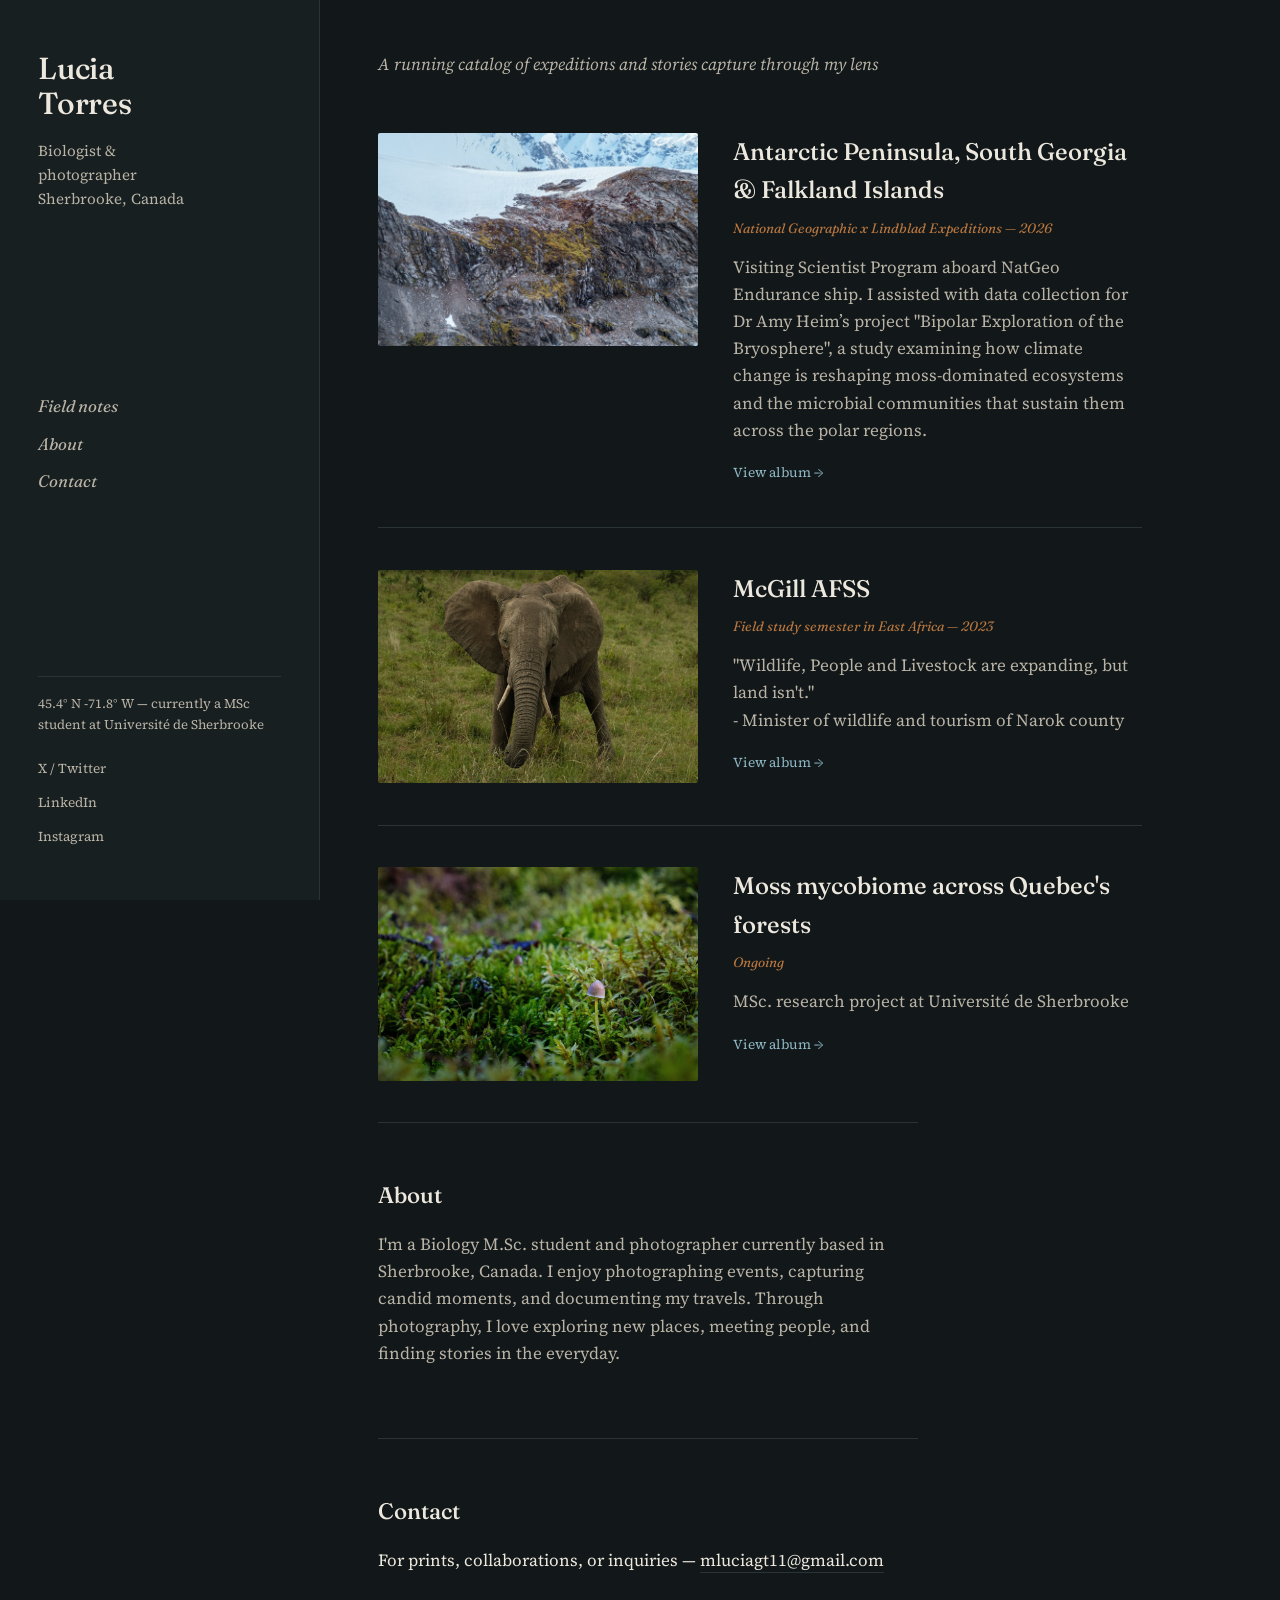
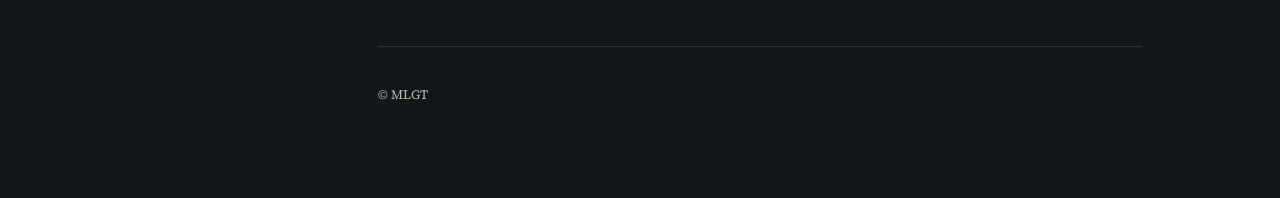
==== index.html @ 23dac3e8 "croping" ====
<!DOCTYPE html>
<html lang="en">
<head>
<meta charset="UTF-8">
<meta name="viewport" content="width=device-width, initial-scale=1.0">
<title>Lucia Torres — Field Notes</title>
<meta name="description" content="Photography and field work — biology, expeditions, and the places in between.">
<link rel="preconnect" href="https://fonts.googleapis.com">
<link rel="preconnect" href="https://fonts.gstatic.com" crossorigin>
<link href="https://fonts.googleapis.com/css2?family=Fraunces:ital,opsz,wght@0,9..144,300;0,9..144,500;0,9..144,600;1,9..144,400&family=Source+Serif+4:ital,wght@0,400;0,500;1,400&display=swap" rel="stylesheet">
<link rel="stylesheet" href="style.css">
</head>
<body>

<div class="layout">

  <!-- Left index column -->
  <aside class="index">
    <div class="index__top">
      <h1 class="index__name">Lucia<br>Torres</h1>
      <p class="index__role">Biologist &amp; photographer<br>Sherbrooke, Canada</p>
    </div>

    <nav class="index__nav" aria-label="Primary">
      <a href="#work">Field notes</a>
      <a href="#about">About</a>
      <a href="#contact">Contact</a>
    </nav>

    <div class="index__meta">
      <p class="index__coords">45.4° N -71.8° W — currently a MSc student at Université de Sherbrooke<br> </p>
      <ul class="index__links">
        <li><a href="https://x.com/MLGonzalezT">X / Twitter</a></li>
        <li><a href="https://www.linkedin.com/in/maria-lucia-gonzalez-torres/">LinkedIn</a></li>
        <li><a href="https://www.instagram.com/photobymlgt">Instagram</a></li>
      </ul>
    </div>
  </aside>

  <!-- Right scrolling content -->
  <main class="content">

    <section id="work" class="entries" aria-label="Selected work">
      <p class="entries__intro">A running catalog of expeditions and stories capture through my lens </p>

      <article class="entry">
        <a class="entry__frame" href="albums/antarctica.html">
          <img src="images/ANT1_Moss-1.jpg" alt="Cierva Cove, Antarctic Peninsula">
        </a>
        <div class="entry__caption">
          <h2><a href="albums/antarctica.html">Antarctic Peninsula, South Georgia &amp; Falkland Islands</a></h2>
          <p class="entry__tag">National Geographic x Lindblad Expeditions — 2026</p>
          <p class="entry__desc"> Visiting Scientist Program aboard NatGeo Endurance ship. I assisted with data collection for Dr Amy Heim’s project "Bipolar Exploration of the Bryosphere", a study examining how climate change is reshaping moss‑dominated ecosystems and the microbial communities that sustain them across the polar regions.</p>
          <a class="entry__more" href="albums/antarctica.html">View album →</a>
        </div>
      </article>

      <article class="entry">
        <a class="entry__frame" href="https://afssbymlgt.myportfolio.com/" target="_blank" rel="noopener noreferrer">
          <img src="images/afssbymlgt_elephant.jpg" alt="McGill AFSS 2023">
        </a>
        <div class="entry__caption">
          <h2><a href="https://afssbymlgt.myportfolio.com/" target="_blank" rel="noopener noreferrer">McGill AFSS</a></h2>
          <p class="entry__tag">Field study semester in East Africa — 2023</p>
          <p class="entry__desc">"Wildlife, People and Livestock are expanding, but land isn't."<br>- Minister of wildlife and tourism of Narok county</p>
          <a class="entry__more" href="https://afssbymlgt.myportfolio.com/" target="_blank" rel="noopener noreferrer">View album →</a>
        </div>
      </article>

      <article class="entry">
        <a class="entry__frame" href="albums/moss-mycobiome.html">
          <img src="images/Pleurozium_lbm.jpg" alt="The hidden world of mosses">
        </a>
        <div class="entry__caption">
          <h2><a href="albums/moss-mycobiome.html">Moss mycobiome across Quebec's forests</a></h2>
          <p class="entry__tag">Ongoing</p>
          <p class="entry__desc">MSc. research project at Université de Sherbrooke</p>
          <a class="entry__more" href="albums/moss-mycobiome.html">View album →</a>
        </div>
      </article>
    </section>

    <section id="about" class="about">
      <h2>About</h2>
      <p>I'm a Biology M.Sc. student and photographer currently based in Sherbrooke, Canada. I enjoy photographing events, capturing candid moments, and documenting my travels. Through photography, I love exploring new places, meeting people, and finding stories in the everyday.</p>
    </section>

    <section id="contact" class="contact">
      <h2>Contact</h2>
      <p>For prints, collaborations, or inquiries — <a href="mailto:mluciagt11@gmail.com">mluciagt11@gmail.com</a></p>
    </section>

    <footer class="footer">
      <p>© <span id="year"></span> MLGT</p>
    </footer>

  </main>
</div>

<script src="script.js"></script>
</body>
</html>
---- style.css ----
/* ---------- tokens ---------- */
:root{
  --bg: #12181A;
  --bg-panel: #171F21;
  --ink: #EDE8DE;
  --ink-dim: #B9B3A6;
  --rule: #2A3436;
  --accent: #B8763F;
  --accent-cool: #8FB8C4;

  --display: 'Fraunces', serif;
  --body: 'Source Serif 4', serif;
}

*{ box-sizing: border-box; }
html{ scroll-behavior: smooth; }

body{
  margin: 0;
  background: var(--bg);
  color: var(--ink);
  font-family: var(--body);
  font-size: 17px;
  line-height: 1.6;
  -webkit-font-smoothing: antialiased;
}

a{
  color: var(--ink);
  text-decoration: none;
  border-bottom: 1px solid var(--rule);
  transition: border-color .2s ease, color .2s ease;
}
a:hover, a:focus-visible{
  color: var(--accent-cool);
  border-color: var(--accent-cool);
}
a:focus-visible{ outline: 2px solid var(--accent-cool); outline-offset: 3px; }

h1, h2{
  font-family: var(--display);
  font-weight: 500;
  margin: 0;
}

/* ---------- layout ---------- */
.layout{
  display: grid;
  grid-template-columns: 320px 1fr;
  min-height: 100vh;
}

.index{
  position: sticky;
  top: 0;
  height: 100vh;
  padding: 3.2rem 2.4rem;
  border-right: 1px solid var(--rule);
  background: var(--bg-panel);
  display: flex;
  flex-direction: column;
  justify-content: space-between;
}

.index__name{
  font-size: 1.9rem;
  line-height: 1.15;
  letter-spacing: -0.01em;
}

.index__role{
  margin: 1.1rem 0 0;
  color: var(--ink-dim);
  font-size: 0.95rem;
  max-width: 22ch;
}

.index__nav{
  display: flex;
  flex-direction: column;
  gap: 0.65rem;
  margin: 2.4rem 0;
}
.index__nav a{
  border-bottom: none;
  font-family: var(--display);
  font-style: italic;
  font-size: 1.05rem;
  color: var(--ink-dim);
  width: fit-content;
}
.index__nav a:hover{ color: var(--accent-cool); }

.index__coords{
  font-size: 0.82rem;
  color: var(--ink-dim);
  border-top: 1px solid var(--rule);
  padding-top: 1rem;
  margin: 0 0 1.2rem;
}

.index__links{
  list-style: none;
  margin: 0;
  padding: 0;
  display: flex;
  flex-direction: column;
  gap: 0.4rem;
}
.index__links a{
  font-size: 0.85rem;
  color: var(--ink-dim);
  border-bottom: none;
}
.index__links a:hover{ color: var(--accent-cool); }

/* ---------- content ---------- */
.content{
  padding: 3.2rem 3.6rem 5rem;
  max-width: 880px;
}

.entries__intro{
  color: var(--ink-dim);
  max-width: 70ch;
  margin: 0 0 3.4rem;
  font-style: italic;
}

.entry{
  display: grid;
  grid-template-columns: 320px 1fr;
  gap: 2.2rem;
  align-items: start;
  padding: 2.6rem 0;
  border-top: 1px solid var(--rule);
}
.entry:first-of-type{ border-top: none; padding-top: 0; }

.entry__frame{
  display: block;
  border-bottom: none;
}

.entry__frame img{
  width: 100%;
  display: block;
  aspect-ratio: 3 / 2;
  object-fit: cover;
  border-radius: 2px;
  filter: saturate(0.92);
  transition: filter .25s ease;
}

.entry__frame:hover img{ filter: saturate(1.05); }

.entry__caption h2{
  font-size: 1.5rem;
  margin-bottom: 0.5rem;
}
.entry__caption h2 a{
  border-bottom: none;
  color: var(--ink);
}
.entry__caption h2 a:hover{ color: var(--accent-cool); }

.entry__tag{
  color: var(--accent);
  font-size: 0.85rem;
  margin: 0 0 0.9rem;
  font-family: var(--display);
  font-style: italic;
}

.entry__desc{
  color: var(--ink-dim);
  margin: 0 0 0.9rem;
  max-width: 46ch;
}

.entry__more{
  display: inline-block;
  border-bottom: none;
  font-size: 0.85rem;
  color: var(--accent-cool);
}
.entry__more:hover{ color: var(--accent); }

/* ---------- album pages ---------- */
.album__back{
  display: inline-block;
  border-bottom: none;
  color: var(--ink-dim);
  font-size: 0.85rem;
  margin-bottom: 2.4rem;
}
.album__back:hover{ color: var(--accent-cool); }

.album__header{
  width: fit-content;
  max-width: 100%;
  margin-bottom: 2.8rem;
}
.album__header h1{
  font-size: 2rem;
  line-height: 1.15;
  margin-bottom: 0.6rem;
}
.album__tag{
  color: var(--accent);
  font-size: 0.85rem;
  margin: 0 0 1rem;
  font-family: var(--display);
  font-style: italic;
}
.album__desc{
  color: var(--ink-dim);
  margin: 0;
}

.album__grid{
  display: grid;
  grid-template-columns: repeat(auto-fill, minmax(260px, 1fr));
  gap: 1.2rem;
}
.album__photo{
  margin: 0;
  overflow: hidden;
  border-radius: 2px;
}
.album__photo img{
  width: 100%;
  display: block;
  aspect-ratio: 3 / 2;
  object-fit: cover;
  filter: saturate(0.92);
}
.album__photo figcaption{
  padding: 0.5rem 0.1rem 0;
  color: var(--ink-dim);
  font-size: 0.78rem;
}

@media (max-width: 860px){
  .album__grid{ grid-template-columns: repeat(auto-fill, minmax(45%, 1fr)); }
}

.about, .contact{
  padding: 3.4rem 0;
  border-top: 1px solid var(--rule);
  max-width: 60ch;
}
.about h2, .contact h2{
  font-size: 1.4rem;
  margin-bottom: 1.1rem;
}
.about p{ color: var(--ink-dim); }
.about p + p{ margin-top: 1rem; }

.footer{
  border-top: 1px solid var(--rule);
  padding-top: 1.6rem;
  color: var(--ink-dim);
  font-size: 0.8rem;
}

/* ---------- responsive ---------- */
@media (max-width: 860px){
  .layout{ grid-template-columns: 1fr; }
  .index{
    position: relative;
    height: auto;
    border-right: none;
    border-bottom: 1px solid var(--rule);
  }
  .content{ padding: 2.4rem 1.6rem 4rem; }
  .entry{ grid-template-columns: 1fr; }
}

@media (prefers-reduced-motion: reduce){
  html{ scroll-behavior: auto; }
  a{ transition: none; }
}
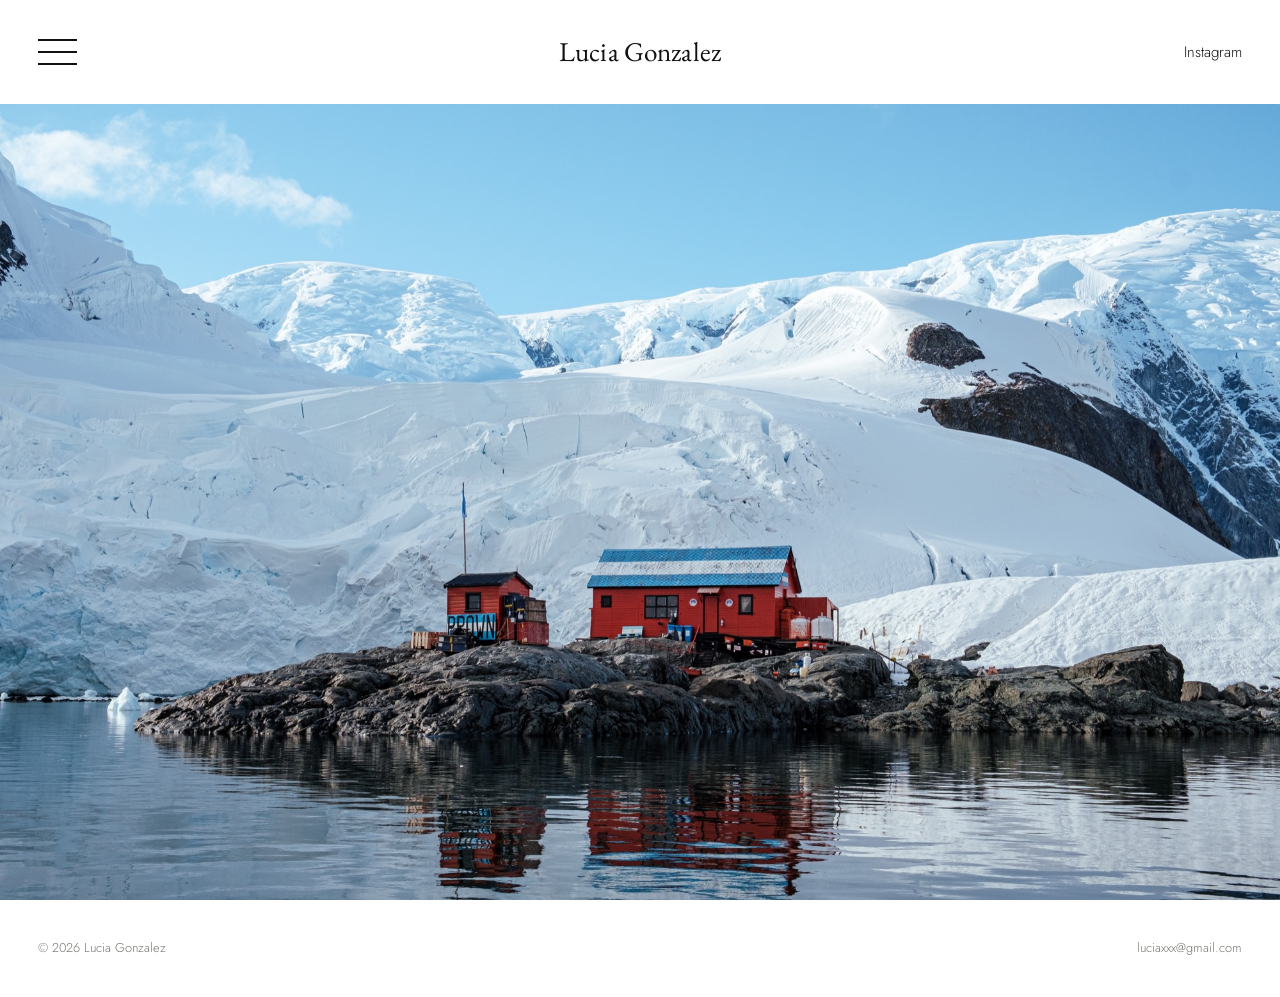
==== commit f6b06390: "Minimal home page with sliding menu" ====
--- a/index.html
+++ b/index.html
@@ -1,101 +1,39 @@
 <!DOCTYPE html>
 <html lang="en">
 <head>
+<title>Lucia Gonzalez | Photography</title>
+<meta name="description" content="Photography by Lucia Gonzalez: biology, expeditions and the places in between.">
 <meta charset="UTF-8">
-<meta name="viewport" content="width=device-width, initial-scale=1.0">
-<title>Lucia Torres — Field Notes</title>
-<meta name="description" content="Photography and field work — biology, expeditions, and the places in between.">
+<meta name="viewport" content="width=device-width, initial-scale=1">
 <link rel="preconnect" href="https://fonts.googleapis.com">
 <link rel="preconnect" href="https://fonts.gstatic.com" crossorigin>
-<link href="https://fonts.googleapis.com/css2?family=Fraunces:ital,opsz,wght@0,9..144,300;0,9..144,500;0,9..144,600;1,9..144,400&family=Source+Serif+4:ital,wght@0,400;0,500;1,400&display=swap" rel="stylesheet">
+<link href="https://fonts.googleapis.com/css2?family=EB+Garamond:wght@400&family=Jost:wght@300;400&display=swap" rel="stylesheet">
 <link rel="stylesheet" href="style.css">
 </head>
 <body>
 
-<div class="layout">
+<header class="top">
+  <button class="menu-toggle" type="button" aria-expanded="false" aria-controls="menu" aria-label="Open menu">
+    <span></span><span></span><span></span>
+  </button>
+  <a class="top__name" href="index.html">Lucia Gonzalez</a>
+  <a class="top__social" href="https://www.instagram.com/photobymlgt" target="_blank" rel="noopener noreferrer">Instagram</a>
+</header>
 
-  <!-- Left index column -->
-  <aside class="index">
-    <div class="index__top">
-      <h1 class="index__name">Lucia<br>Torres</h1>
-      <p class="index__role">Biologist &amp; photographer<br>Sherbrooke, Canada</p>
-    </div>
+<nav class="menu" id="menu" aria-label="Primary">
+  <a href="index.html" aria-current="page">Home</a>
+  <a href="work.html">Work</a>
+  <span><a href="about.html">About</a> <i>|</i> <a href="about.html#contact">Contact</a></span>
+</nav>
 
-    <nav class="index__nav" aria-label="Primary">
-      <a href="#work">Field notes</a>
-      <a href="#about">About</a>
-      <a href="#contact">Contact</a>
-    </nav>
+<main class="home">
+  <img class="home__image" src="images/ANT1-34.jpg" alt="Photograph from the Antarctic Peninsula by Lucia Gonzalez">
+</main>
 
-    <div class="index__meta">
-      <p class="index__coords">45.4° N -71.8° W — currently a MSc student at Université de Sherbrooke<br> </p>
-      <ul class="index__links">
-        <li><a href="https://x.com/MLGonzalezT">X / Twitter</a></li>
-        <li><a href="https://www.linkedin.com/in/maria-lucia-gonzalez-torres/">LinkedIn</a></li>
-        <li><a href="https://www.instagram.com/photobymlgt">Instagram</a></li>
-      </ul>
-    </div>
-  </aside>
-
-  <!-- Right scrolling content -->
-  <main class="content">
-
-    <section id="work" class="entries" aria-label="Selected work">
-      <p class="entries__intro">A running catalog of expeditions and stories capture through my lens </p>
-
-      <article class="entry">
-        <a class="entry__frame" href="albums/antarctica.html">
-          <img src="images/ANT1_Moss-1.jpg" alt="Cierva Cove, Antarctic Peninsula">
-        </a>
-        <div class="entry__caption">
-          <h2><a href="albums/antarctica.html">Antarctic Peninsula, South Georgia &amp; Falkland Islands</a></h2>
-          <p class="entry__tag">National Geographic x Lindblad Expeditions — 2026</p>
-          <p class="entry__desc"> Visiting Scientist Program aboard NatGeo Endurance ship. I assisted with data collection for Dr Amy Heim’s project "Bipolar Exploration of the Bryosphere", a study examining how climate change is reshaping moss‑dominated ecosystems and the microbial communities that sustain them across the polar regions.</p>
-          <a class="entry__more" href="albums/antarctica.html">View album →</a>
-        </div>
-      </article>
-
-      <article class="entry">
-        <a class="entry__frame" href="https://afssbymlgt.myportfolio.com/" target="_blank" rel="noopener noreferrer">
-          <img src="images/afssbymlgt_elephant.jpg" alt="McGill AFSS 2023">
-        </a>
-        <div class="entry__caption">
-          <h2><a href="https://afssbymlgt.myportfolio.com/" target="_blank" rel="noopener noreferrer">McGill AFSS</a></h2>
-          <p class="entry__tag">Field study semester in East Africa — 2023</p>
-          <p class="entry__desc">"Wildlife, People and Livestock are expanding, but land isn't."<br>- Minister of wildlife and tourism of Narok county</p>
-          <a class="entry__more" href="https://afssbymlgt.myportfolio.com/" target="_blank" rel="noopener noreferrer">View album →</a>
-        </div>
-      </article>
-
-      <article class="entry">
-        <a class="entry__frame" href="albums/moss-mycobiome.html">
-          <img src="images/Pleurozium_lbm.jpg" alt="The hidden world of mosses">
-        </a>
-        <div class="entry__caption">
-          <h2><a href="albums/moss-mycobiome.html">Moss mycobiome across Quebec's forests</a></h2>
-          <p class="entry__tag">Ongoing</p>
-          <p class="entry__desc">MSc. research project at Université de Sherbrooke</p>
-          <a class="entry__more" href="albums/moss-mycobiome.html">View album →</a>
-        </div>
-      </article>
-    </section>
-
-    <section id="about" class="about">
-      <h2>About</h2>
-      <p>I'm a Biology M.Sc. student and photographer currently based in Sherbrooke, Canada. I enjoy photographing events, capturing candid moments, and documenting my travels. Through photography, I love exploring new places, meeting people, and finding stories in the everyday.</p>
-    </section>
-
-    <section id="contact" class="contact">
-      <h2>Contact</h2>
-      <p>For prints, collaborations, or inquiries — <a href="mailto:mluciagt11@gmail.com">mluciagt11@gmail.com</a></p>
-    </section>
-
-    <footer class="footer">
-      <p>© <span id="year"></span> MLGT</p>
-    </footer>
-
-  </main>
-</div>
+<footer class="foot">
+  <p>© <span id="year">2026</span> Lucia Gonzalez</p>
+  <p><a href="mailto:luciaxxx@gmail.com">luciaxxx@gmail.com</a></p>
+</footer>
 
 <script src="script.js"></script>
 </body>
--- a/style.css
+++ b/style.css
@@ -1,283 +1,170 @@
 /* ---------- tokens ---------- */
 :root{
-  --bg: #12181A;
-  --bg-panel: #171F21;
-  --ink: #EDE8DE;
-  --ink-dim: #B9B3A6;
-  --rule: #2A3436;
-  --accent: #B8763F;
-  --accent-cool: #8FB8C4;
+  --bg: #FFFFFF;
+  --ink: #111111;
+  --ink-dim: #77756F;
+  --active: #8E2B1B;
 
-  --display: 'Fraunces', serif;
-  --body: 'Source Serif 4', serif;
+  --display: 'EB Garamond', Georgia, serif;
+  --body: 'Jost', 'Avenir Next', 'Helvetica Neue', Arial, sans-serif;
+
+  --header-h: 6.5rem;
+  --pad: clamp(1.25rem, 3vw, 2.5rem);
 }
 
 *{ box-sizing: border-box; }
-html{ scroll-behavior: smooth; }
 
 body{
   margin: 0;
   background: var(--bg);
   color: var(--ink);
   font-family: var(--body);
-  font-size: 17px;
+  font-weight: 300;
+  font-size: 16px;
   line-height: 1.6;
   -webkit-font-smoothing: antialiased;
 }
 
-a{
-  color: var(--ink);
-  text-decoration: none;
-  border-bottom: 1px solid var(--rule);
-  transition: border-color .2s ease, color .2s ease;
-}
-a:hover, a:focus-visible{
-  color: var(--accent-cool);
-  border-color: var(--accent-cool);
-}
-a:focus-visible{ outline: 2px solid var(--accent-cool); outline-offset: 3px; }
+a{ color: inherit; text-decoration: none; }
+a:hover{ color: var(--ink-dim); }
+a:focus-visible, button:focus-visible{ outline: 2px solid var(--ink); outline-offset: 4px; }
 
-h1, h2{
-  font-family: var(--display);
-  font-weight: 500;
-  margin: 0;
+/* ---------- header ---------- */
+.top{
+  position: relative;
+  z-index: 30;
+  height: var(--header-h);
+  padding: 0 var(--pad);
+  display: grid;
+  grid-template-columns: 1fr auto 1fr;
+  align-items: center;
+  background: var(--bg);
 }
 
-/* ---------- layout ---------- */
-.layout{
-  display: grid;
-  grid-template-columns: 320px 1fr;
-  min-height: 100vh;
+.top__name{
+  font-family: var(--display);
+  font-size: 1.7rem;
+  letter-spacing: 0.005em;
+  text-align: center;
+}
+.top__social{
+  justify-self: end;
+  font-size: 0.95rem;
 }
 
-.index{
-  position: sticky;
-  top: 0;
-  height: 100vh;
-  padding: 3.2rem 2.4rem;
-  border-right: 1px solid var(--rule);
-  background: var(--bg-panel);
+/* hamburger -> X */
+.menu-toggle{
+  justify-self: start;
+  position: relative;
+  width: 2.4rem;
+  height: 1.6rem;
+  padding: 0;
+  border: 0;
+  background: none;
+  cursor: pointer;
+}
+.menu-toggle span{
+  position: absolute;
+  left: 0;
+  width: 100%;
+  height: 2px;
+  background: var(--ink);
+  transition: transform .3s ease, opacity .2s ease, top .3s ease;
+}
+.menu-toggle span:nth-child(1){ top: 0; }
+.menu-toggle span:nth-child(2){ top: calc(50% - 1px); }
+.menu-toggle span:nth-child(3){ top: calc(100% - 2px); }
+.menu-toggle[aria-expanded="true"] span:nth-child(1){ top: calc(50% - 1px); transform: rotate(45deg); }
+.menu-toggle[aria-expanded="true"] span:nth-child(2){ opacity: 0; }
+.menu-toggle[aria-expanded="true"] span:nth-child(3){ top: calc(50% - 1px); transform: rotate(-45deg); }
+
+/* ---------- sliding menu ---------- */
+.menu{
+  position: fixed;
+  inset: 0 auto 0 0;
+  z-index: 20;
+  width: min(75vw, 760px);
+  padding: calc(var(--header-h) + 3rem) calc(var(--pad) + 3.2rem) 3rem;
   display: flex;
   flex-direction: column;
-  justify-content: space-between;
+  gap: 2.4rem;
+  background: var(--bg);
+  font-size: 1.5rem;
+  transform: translateX(-100%);
+  visibility: hidden;
+  transition: transform .4s ease, visibility 0s linear .4s;
+}
+.menu.is-open{
+  transform: none;
+  visibility: visible;
+  transition: transform .4s ease, visibility 0s;
+}
+.menu a[aria-current="page"]{ color: var(--active); }
+.menu i{ font-style: normal; margin: 0 .2rem; }
+
+/* ---------- home ---------- */
+.home__image{
+  display: block;
+  width: 100%;
+  height: calc(100vh - var(--header-h));
+  height: calc(100svh - var(--header-h));
+  min-height: 280px;
+  object-fit: cover;
 }
 
-.index__name{
+/* ---------- inner pages ---------- */
+.page{ padding: 1rem var(--pad) 4rem; }
+.page--text{ max-width: 62ch; margin: 0 auto; }
+.page--text h1{
+  font-family: var(--display);
+  font-weight: 400;
   font-size: 1.9rem;
-  line-height: 1.15;
-  letter-spacing: -0.01em;
+  margin: 2.5rem 0 0.8rem;
 }
-
-.index__role{
-  margin: 1.1rem 0 0;
-  color: var(--ink-dim);
-  font-size: 0.95rem;
-  max-width: 22ch;
-}
-
-.index__nav{
-  display: flex;
-  flex-direction: column;
-  gap: 0.65rem;
-  margin: 2.4rem 0;
-}
-.index__nav a{
-  border-bottom: none;
-  font-family: var(--display);
-  font-style: italic;
-  font-size: 1.05rem;
-  color: var(--ink-dim);
-  width: fit-content;
-}
-.index__nav a:hover{ color: var(--accent-cool); }
-
-.index__coords{
-  font-size: 0.82rem;
-  color: var(--ink-dim);
-  border-top: 1px solid var(--rule);
-  padding-top: 1rem;
-  margin: 0 0 1.2rem;
-}
-
-.index__links{
-  list-style: none;
-  margin: 0;
-  padding: 0;
-  display: flex;
-  flex-direction: column;
-  gap: 0.4rem;
-}
-.index__links a{
-  font-size: 0.85rem;
-  color: var(--ink-dim);
-  border-bottom: none;
-}
-.index__links a:hover{ color: var(--accent-cool); }
-
-/* ---------- content ---------- */
-.content{
-  padding: 3.2rem 3.6rem 5rem;
-  max-width: 880px;
-}
-
-.entries__intro{
-  color: var(--ink-dim);
-  max-width: 70ch;
-  margin: 0 0 3.4rem;
-  font-style: italic;
-}
-
-.entry{
-  display: grid;
-  grid-template-columns: 320px 1fr;
-  gap: 2.2rem;
-  align-items: start;
-  padding: 2.6rem 0;
-  border-top: 1px solid var(--rule);
-}
-.entry:first-of-type{ border-top: none; padding-top: 0; }
-
-.entry__frame{
-  display: block;
-  border-bottom: none;
-}
-
-.entry__frame img{
-  width: 100%;
-  display: block;
-  aspect-ratio: 3 / 2;
-  object-fit: cover;
-  border-radius: 2px;
-  filter: saturate(0.92);
-  transition: filter .25s ease;
-}
-
-.entry__frame:hover img{ filter: saturate(1.05); }
-
-.entry__caption h2{
-  font-size: 1.5rem;
-  margin-bottom: 0.5rem;
-}
-.entry__caption h2 a{
-  border-bottom: none;
-  color: var(--ink);
-}
-.entry__caption h2 a:hover{ color: var(--accent-cool); }
-
-.entry__tag{
-  color: var(--accent);
-  font-size: 0.85rem;
-  margin: 0 0 0.9rem;
-  font-family: var(--display);
-  font-style: italic;
-}
-
-.entry__desc{
-  color: var(--ink-dim);
-  margin: 0 0 0.9rem;
-  max-width: 46ch;
-}
-
-.entry__more{
-  display: inline-block;
-  border-bottom: none;
-  font-size: 0.85rem;
-  color: var(--accent-cool);
-}
-.entry__more:hover{ color: var(--accent); }
-
-/* ---------- album pages ---------- */
-.album__back{
-  display: inline-block;
-  border-bottom: none;
-  color: var(--ink-dim);
-  font-size: 0.85rem;
-  margin-bottom: 2.4rem;
-}
-.album__back:hover{ color: var(--accent-cool); }
-
-.album__header{
-  width: fit-content;
-  max-width: 100%;
-  margin-bottom: 2.8rem;
-}
-.album__header h1{
-  font-size: 2rem;
-  line-height: 1.15;
-  margin-bottom: 0.6rem;
-}
-.album__tag{
-  color: var(--accent);
-  font-size: 0.85rem;
-  margin: 0 0 1rem;
-  font-family: var(--display);
-  font-style: italic;
-}
-.album__desc{
-  color: var(--ink-dim);
-  margin: 0;
-}
+.page--text h1:first-child{ margin-top: 1rem; }
+.page--text p{ margin: 0; }
+.page--text a{ border-bottom: 1px solid var(--ink-dim); }
 
 .album__grid{
   display: grid;
-  grid-template-columns: repeat(auto-fill, minmax(260px, 1fr));
-  gap: 1.2rem;
+  grid-template-columns: repeat(auto-fill, minmax(280px, 1fr));
+  gap: 1.5rem;
 }
-.album__photo{
-  margin: 0;
-  overflow: hidden;
-  border-radius: 2px;
-}
-.album__photo img{
+.card{ display: block; }
+.card img, .album__photo img{
+  display: block;
   width: 100%;
-  display: block;
   aspect-ratio: 3 / 2;
   object-fit: cover;
-  filter: saturate(0.92);
 }
-.album__photo figcaption{
-  padding: 0.5rem 0.1rem 0;
+.card span{ display: block; margin-top: .6rem; font-size: .95rem; }
+
+/* album pages (kept for existing album pages) */
+.album__back{ display: inline-block; color: var(--ink-dim); font-size: .85rem; margin-bottom: 2rem; }
+.album__header{ margin-bottom: 2.4rem; max-width: 60ch; }
+.album__header h1{ font-family: var(--display); font-weight: 400; font-size: 1.9rem; line-height: 1.15; margin: 0 0 .5rem; }
+.album__tag, .album__desc{ color: var(--ink-dim); margin: 0 0 .8rem; }
+.album__photo{ margin: 0; }
+.album__photo figcaption{ padding-top: .5rem; color: var(--ink-dim); font-size: .8rem; }
+
+/* ---------- footer ---------- */
+.foot{
+  display: flex;
+  justify-content: space-between;
+  flex-wrap: wrap;
+  gap: 1rem;
+  padding: var(--pad);
+  font-size: .8rem;
   color: var(--ink-dim);
-  font-size: 0.78rem;
 }
+.foot p{ margin: 0; }
 
-@media (max-width: 860px){
-  .album__grid{ grid-template-columns: repeat(auto-fill, minmax(45%, 1fr)); }
-}
-
-.about, .contact{
-  padding: 3.4rem 0;
-  border-top: 1px solid var(--rule);
-  max-width: 60ch;
-}
-.about h2, .contact h2{
-  font-size: 1.4rem;
-  margin-bottom: 1.1rem;
-}
-.about p{ color: var(--ink-dim); }
-.about p + p{ margin-top: 1rem; }
-
-.footer{
-  border-top: 1px solid var(--rule);
-  padding-top: 1.6rem;
-  color: var(--ink-dim);
-  font-size: 0.8rem;
-}
-
-/* ---------- responsive ---------- */
-@media (max-width: 860px){
-  .layout{ grid-template-columns: 1fr; }
-  .index{
-    position: relative;
-    height: auto;
-    border-right: none;
-    border-bottom: 1px solid var(--rule);
-  }
-  .content{ padding: 2.4rem 1.6rem 4rem; }
-  .entry{ grid-template-columns: 1fr; }
+@media (max-width: 600px){
+  :root{ --header-h: 5rem; }
+  .top__name{ font-size: 1.4rem; }
+  .menu{ width: 85vw; font-size: 1.3rem; padding-left: var(--pad); }
 }
 
 @media (prefers-reduced-motion: reduce){
-  html{ scroll-behavior: auto; }
-  a{ transition: none; }
+  .menu, .menu.is-open, .menu-toggle span{ transition: none; }
 }
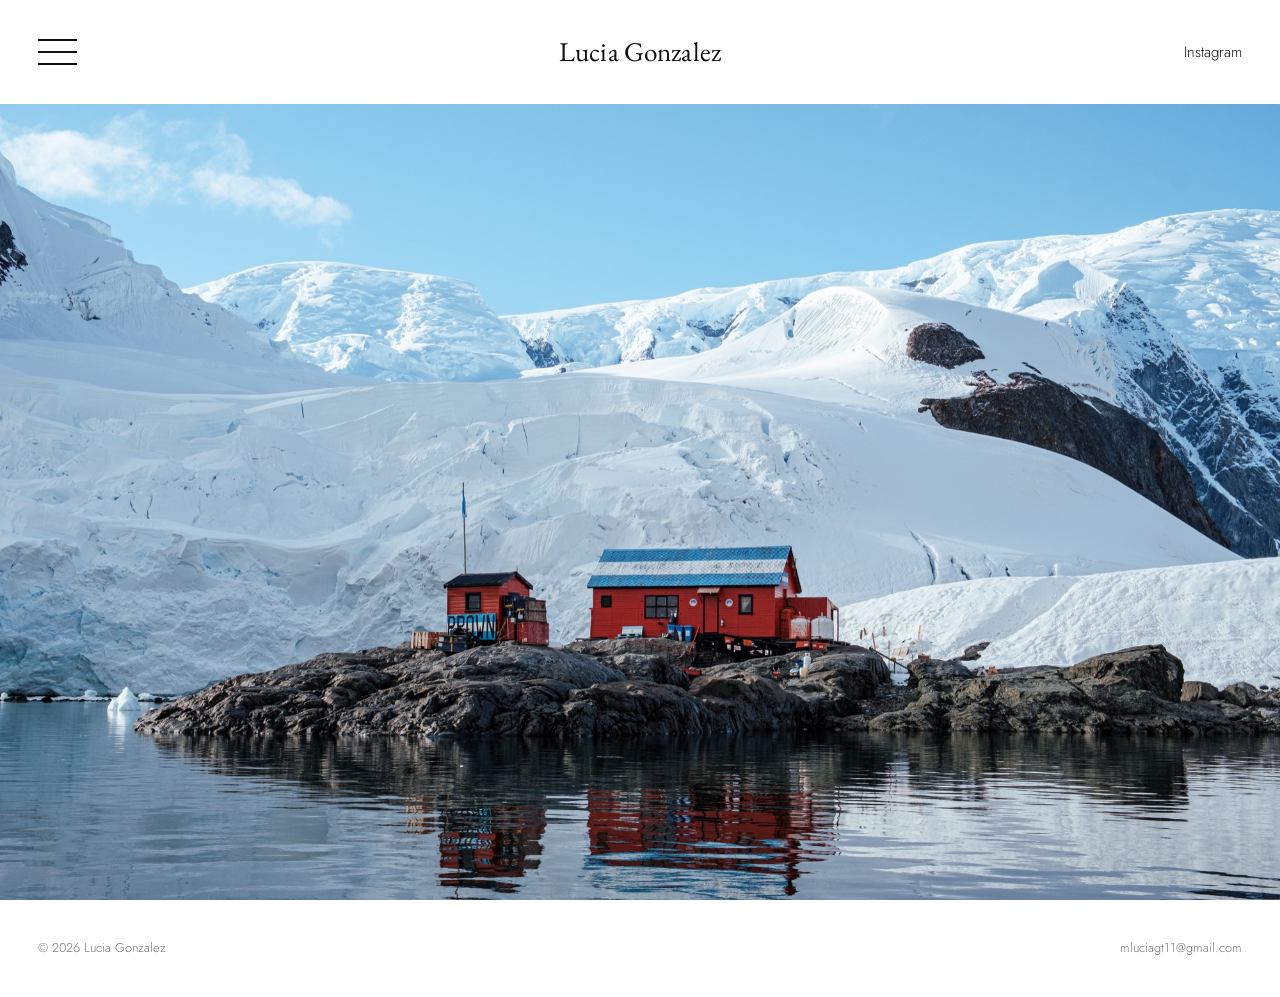
==== commit 2adc7856: "Narrower menu, single About | Contact link" ====
--- a/index.html
+++ b/index.html
@@ -23,7 +23,7 @@
 <nav class="menu" id="menu" aria-label="Primary">
   <a href="index.html" aria-current="page">Home</a>
   <a href="work.html">Work</a>
-  <span><a href="about.html">About</a> <i>|</i> <a href="about.html#contact">Contact</a></span>
+  <a href="about.html">About | Contact</a>
 </nav>
 
 <main class="home">
@@ -32,9 +32,9 @@
 
 <footer class="foot">
   <p>© <span id="year">2026</span> Lucia Gonzalez</p>
-  <p><a href="mailto:luciaxxx@gmail.com">luciaxxx@gmail.com</a></p>
+  <p><a href="mailto:mluciagt11@gmail.com">mluciagt11@gmail.com</a></p>
 </footer>
 
 <script src="script.js"></script>
 </body>
-</html>
+</html>
--- a/style.css
+++ b/style.css
@@ -83,8 +83,8 @@
   position: fixed;
   inset: 0 auto 0 0;
   z-index: 20;
-  width: min(75vw, 760px);
-  padding: calc(var(--header-h) + 3rem) calc(var(--pad) + 3.2rem) 3rem;
+  width: clamp(300px, 30vw, 480px);
+  padding: calc(var(--header-h) + 3rem) var(--pad) 3rem calc(var(--pad) + 2rem);
   display: flex;
   flex-direction: column;
   gap: 2.4rem;
@@ -100,7 +100,6 @@
   transition: transform .4s ease, visibility 0s;
 }
 .menu a[aria-current="page"]{ color: var(--active); }
-.menu i{ font-style: normal; margin: 0 .2rem; }
 
 /* ---------- home ---------- */
 .home__image{
@@ -167,4 +166,4 @@
 
 @media (prefers-reduced-motion: reduce){
   .menu, .menu.is-open, .menu-toggle span{ transition: none; }
-}
+}
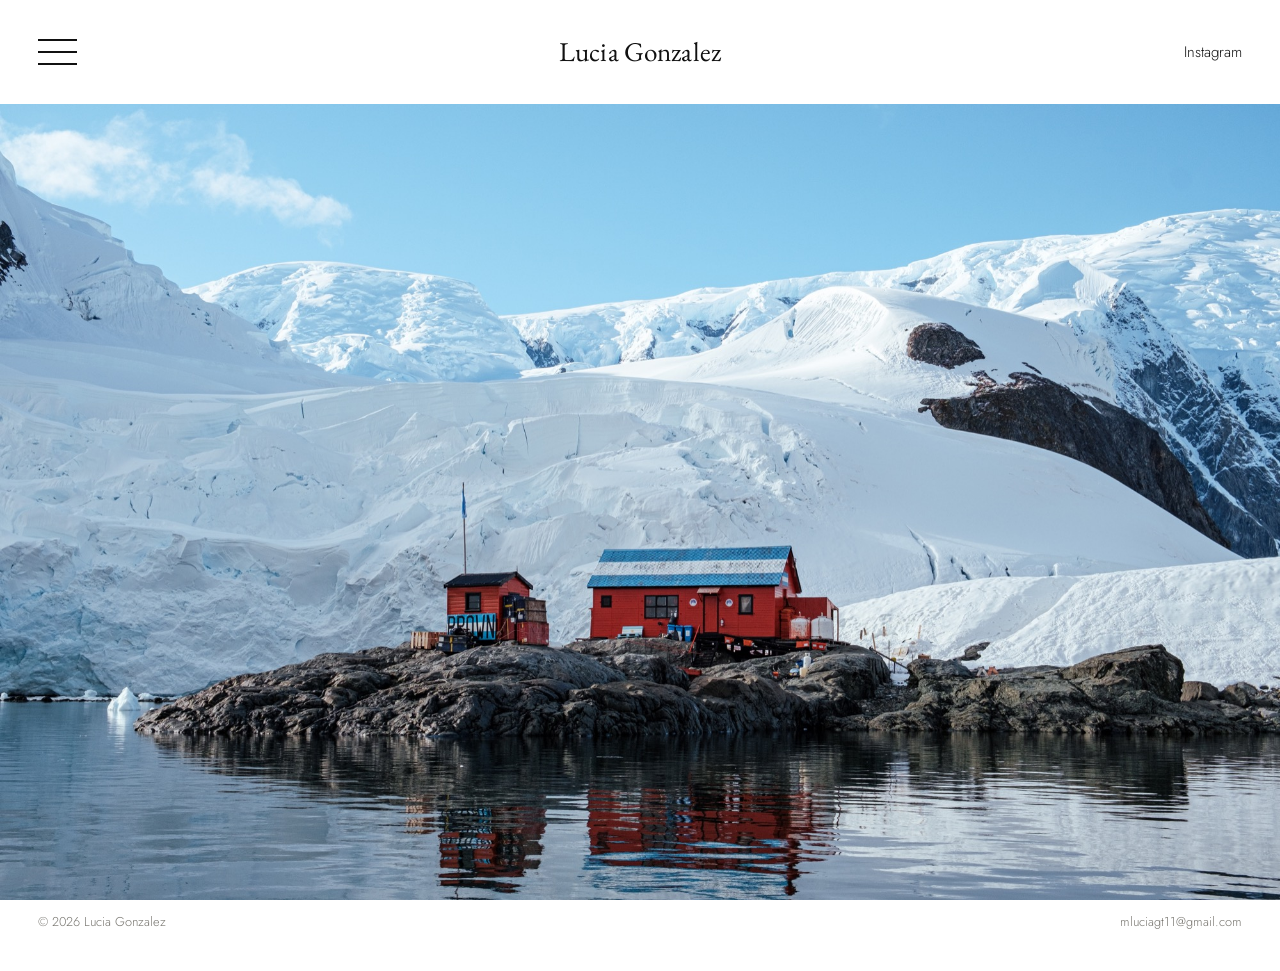
==== commit 4c2c304d: "Add img CiervaCove" ====
--- a/index.html
+++ b/index.html
@@ -22,12 +22,14 @@
 
 <nav class="menu" id="menu" aria-label="Primary">
   <a href="index.html" aria-current="page">Home</a>
-  <a href="work.html">Work</a>
+  <a href="work.html">Field Notes</a>
   <a href="about.html">About | Contact</a>
 </nav>
 
 <main class="home">
-  <img class="home__image" src="images/ANT1-34.jpg" alt="Photograph from the Antarctic Peninsula by Lucia Gonzalez">
+  <a href="albums/antarctica.html">
+    <img class="home__image" src="images/ANT1-34.jpg" alt="Latest Expedition">
+  </a>
 </main>
 
 <footer class="foot">
--- a/style.css
+++ b/style.css
@@ -152,7 +152,7 @@
   justify-content: space-between;
   flex-wrap: wrap;
   gap: 1rem;
-  padding: var(--pad);
+  padding: .75rem var(--pad) var(--pad);
   font-size: .8rem;
   color: var(--ink-dim);
 }
@@ -166,4 +166,111 @@
 
 @media (prefers-reduced-motion: reduce){
   .menu, .menu.is-open, .menu-toggle span{ transition: none; }
+}
+
+/* ---------- story / album page ---------- */
+.story{
+  display: grid;
+  grid-template-columns: minmax(0, 5fr) minmax(0, 5fr);
+  gap: clamp(2rem, 5vw, 5rem);
+  align-items: start;
+  max-width: 1240px;
+  margin-inline: auto;
+}
+.story img{ display: block; width: 100%; height: auto; }
+.story__text h1{
+  font-family: var(--display);
+  font-weight: 400;
+  font-size: 1.9rem;
+  line-height: 1.15;
+  margin: 0;
+}
+.story__place{
+  font-family: var(--display);
+  font-style: italic;
+  font-size: 1.25rem;
+  margin: 0.5rem 0 3rem;
+}
+.story__text p{
+  margin: 0 0 1.2rem;
+  max-width: 64ch;
+}
+.story__text p:not(.story__place){
+  text-align: justify;
+  hyphens: auto;
+}
+.story__gallery{
+  display: grid;
+  grid-template-columns: 1fr 1fr;
+  gap: clamp(1.5rem, 4vw, 4rem);
+  align-items: start;
+  margin-top: clamp(2rem, 6vw, 5rem);
+  max-width: 1240px;
+  margin-inline: auto;
+}
+.story__gallery img{ display: block; width: 100%; height: auto; }
+
+@media (max-width: 800px){
+  .story, .story__gallery{ grid-template-columns: 1fr; }
+}
+
+/* ---------- lightbox ---------- */
+[data-gallery] img{ cursor: zoom-in; }
+
+.lb{
+  position: fixed;
+  inset: 0;
+  z-index: 100;
+  display: flex;
+  align-items: center;
+  justify-content: center;
+  background: var(--bg);
+  animation: lb-in .2s ease;
+}
+.lb[hidden]{ display: none; }
+@keyframes lb-in{ from{ opacity: 0; } to{ opacity: 1; } }
+
+.lb__img{
+  display: block;
+  max-width: calc(100vw - 9rem);
+  max-height: calc(100vh - 7rem);
+  max-height: calc(100svh - 7rem);
+  width: auto;
+  height: auto;
+  object-fit: contain;
+}
+
+.lb__btn{
+  position: absolute;
+  padding: 0.75rem;
+  border: 0;
+  background: none;
+  cursor: pointer;
+  line-height: 0;
+}
+.lb__btn svg{
+  display: block;
+  fill: none;
+  stroke: var(--ink);
+  stroke-width: 1.5;
+  stroke-linecap: butt;
+}
+.lb__btn[hidden]{ display: none; }
+.lb__close{ top: 1.25rem; right: 1.5rem; }
+.lb__close svg{ width: 2.2rem; height: 2.2rem; }
+.lb__prev, .lb__next{ top: 50%; transform: translateY(-50%); }
+.lb__prev{ left: 0.75rem; }
+.lb__next{ right: 0.75rem; }
+.lb__prev svg, .lb__next svg{ width: 1.6rem; height: 3.2rem; }
+.lb__btn:hover{ opacity: .6; }
+
+@media (max-width: 600px){
+  .lb__img{ max-width: 100vw; max-height: calc(100svh - 9rem); }
+  .lb__prev, .lb__next{ top: auto; bottom: 1rem; transform: none; }
+  .lb__prev{ left: 1.5rem; }
+  .lb__next{ right: 1.5rem; }
+}
+
+@media (prefers-reduced-motion: reduce){
+  .lb{ animation: none; }
 }
